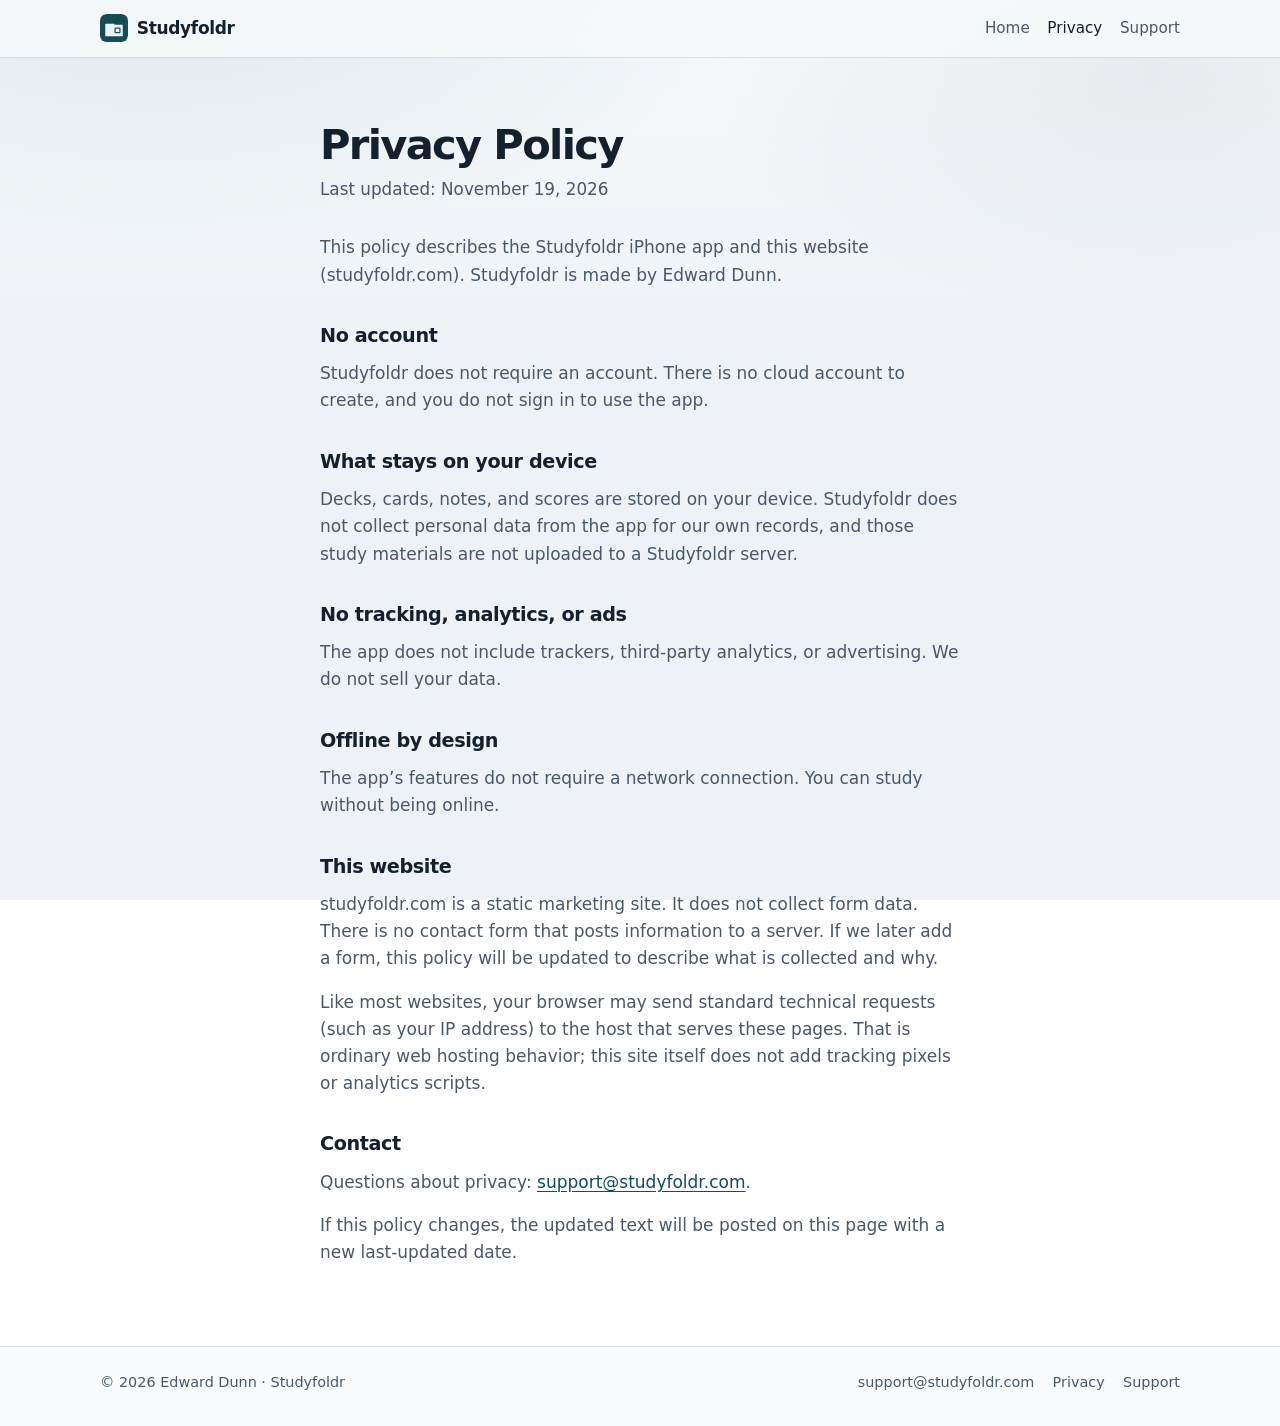
==== privacy.html @ 332e9f6d "Add Studyfoldr outline marketing site. Static landing, privacy, and support pages for studyfoldr.com" ====
<!DOCTYPE html>
<html lang="en">
<head>
  <meta charset="utf-8">
  <meta name="viewport" content="width=device-width, initial-scale=1">
  <title>Privacy Policy — Studyfoldr</title>
  <meta name="description" content="Studyfoldr privacy policy: no account, no personal data collection, no trackers, no ads. Decks, notes, and scores stay on your device.">
  <link rel="canonical" href="https://studyfoldr.com/privacy.html">
  <meta name="theme-color" content="#eef2f6" media="(prefers-color-scheme: light)">
  <meta name="theme-color" content="#0f151c" media="(prefers-color-scheme: dark)">

  <meta property="og:type" content="website">
  <meta property="og:site_name" content="Studyfoldr">
  <meta property="og:locale" content="en_US">
  <meta property="og:url" content="https://studyfoldr.com/privacy.html">
  <meta property="og:title" content="Privacy Policy — Studyfoldr">
  <meta property="og:description" content="No account, no personal data collection, no trackers, no ads. Your study materials stay on your device.">
  <meta property="og:image" content="https://studyfoldr.com/assets/icon-512.png">
  <meta property="og:image:width" content="512">
  <meta property="og:image:height" content="512">
  <meta property="og:image:alt" content="Studyfoldr app icon">

  <meta name="twitter:card" content="summary">
  <meta name="twitter:title" content="Privacy Policy — Studyfoldr">
  <meta name="twitter:description" content="No account, no personal data collection, no trackers, no ads. Your study materials stay on your device.">
  <meta name="twitter:image" content="https://studyfoldr.com/assets/icon-512.png">

  <link rel="icon" href="assets/favicon.svg" type="image/svg+xml">
  <link rel="icon" type="image/png" sizes="32x32" href="assets/favicon-32.png">
  <link rel="apple-touch-icon" href="assets/apple-touch-icon.png">
  <link rel="stylesheet" href="assets/styles.css">
</head>
<body>
  <a class="skip" href="#main">Skip to content</a>

  <header class="site-header">
    <nav class="nav" aria-label="Primary">
      <a class="brand" href="./">
        <img class="brand-mark" src="assets/favicon.svg" width="28" height="28" alt="">
        <span>Studyfoldr</span>
      </a>
      <ul class="nav-links">
        <li><a href="./">Home</a></li>
        <li><a href="privacy.html" aria-current="page">Privacy</a></li>
        <li><a href="support.html">Support</a></li>
      </ul>
    </nav>
  </header>

  <main id="main" class="page">
    <div class="page-narrow">
      <h1>Privacy Policy</h1>
      <p class="lede">Last updated: November 19, 2026</p>

      <p>This policy describes the Studyfoldr iPhone app and this website (studyfoldr.com). Studyfoldr is made by Edward Dunn.</p>

      <h2>No account</h2>
      <p>Studyfoldr does not require an account. There is no cloud account to create, and you do not sign in to use the app.</p>

      <h2>What stays on your device</h2>
      <p>Decks, cards, notes, and scores are stored on your device. Studyfoldr does not collect personal data from the app for our own records, and those study materials are not uploaded to a Studyfoldr server.</p>

      <h2>No tracking, analytics, or ads</h2>
      <p>The app does not include trackers, third-party analytics, or advertising. We do not sell your data.</p>

      <h2>Offline by design</h2>
      <p>The app’s features do not require a network connection. You can study without being online.</p>

      <h2>This website</h2>
      <p>studyfoldr.com is a static marketing site. It does not collect form data. There is no contact form that posts information to a server. If we later add a form, this policy will be updated to describe what is collected and why.</p>
      <p>Like most websites, your browser may send standard technical requests (such as your IP address) to the host that serves these pages. That is ordinary web hosting behavior; this site itself does not add tracking pixels or analytics scripts.</p>

      <h2>Contact</h2>
      <p>Questions about privacy: <a href="mailto:support@studyfoldr.com">support@studyfoldr.com</a>.</p>

      <p>If this policy changes, the updated text will be posted on this page with a new last-updated date.</p>
    </div>
  </main>

  <footer class="site-footer">
    <div class="wrap footer-inner">
      <p>&copy; 2026 Edward Dunn · Studyfoldr</p>
      <div class="footer-links">
        <a href="mailto:support@studyfoldr.com">support@studyfoldr.com</a>
        <a href="privacy.html">Privacy</a>
        <a href="support.html">Support</a>
      </div>
    </div>
  </footer>
</body>
</html>
---- assets/styles.css ----
/* Studyfoldr marketing site — static, offline-minded. */

:root {
  --bg: #eef2f6;
  --bg-elevated: #f7f9fb;
  --ink: #14202e;
  --muted: #4a5868;
  --line: rgba(20, 32, 46, 0.12);
  --accent: #1a6b72;
  --accent-soft: #d6ebee;
  --accent-ink: #0f4f55;
  --panel: #ffffff;
  --panel-tint: #f0f7f8;
  --shade-a: rgba(26, 107, 114, 0.14);
  --shade-b: rgba(20, 32, 46, 0.06);
  --max: 1080px;
  --pad: clamp(1.25rem, 4vw, 2.5rem);
  --radius: 1rem;
  --font: -apple-system, BlinkMacSystemFont, "SF Pro Text", "Segoe UI", system-ui, "Helvetica Neue", Helvetica, Arial, sans-serif;
  --display: -apple-system, BlinkMacSystemFont, "SF Pro Display", "Segoe UI", system-ui, "Helvetica Neue", Helvetica, Arial, sans-serif;
  --theme-color: #eef2f6;
}

@media (prefers-color-scheme: dark) {
  :root {
    --bg: #0f151c;
    --bg-elevated: #161e28;
    --ink: #e8eef4;
    --muted: #9aabbc;
    --line: rgba(232, 238, 244, 0.14);
    --accent: #5eb8c0;
    --accent-soft: rgba(94, 184, 192, 0.16);
    --accent-ink: #8ed4da;
    --panel: #18212c;
    --panel-tint: #1c2834;
    --shade-a: rgba(94, 184, 192, 0.12);
    --shade-b: rgba(0, 0, 0, 0.35);
    --theme-color: #0f151c;
  }
}

*,
*::before,
*::after {
  box-sizing: border-box;
}

html {
  scroll-behavior: smooth;
}

@media (prefers-reduced-motion: reduce) {
  html {
    scroll-behavior: auto;
  }

  *,
  *::before,
  *::after {
    animation: none !important;
    transition: none !important;
  }
}

body {
  margin: 0;
  color: var(--ink);
  background:
    radial-gradient(1200px 600px at 12% -10%, var(--shade-a), transparent 55%),
    radial-gradient(900px 500px at 90% 8%, var(--shade-b), transparent 50%),
    linear-gradient(180deg, var(--bg-elevated) 0%, var(--bg) 42%, var(--bg) 100%);
  background-attachment: fixed;
  font: 17px/1.6 var(--font);
  -webkit-font-smoothing: antialiased;
  text-rendering: optimizeLegibility;
  min-height: 100vh;
}

img,
svg {
  max-width: 100%;
  height: auto;
  vertical-align: middle;
}

a {
  color: var(--accent-ink);
  text-underline-offset: 0.16em;
}

a:hover {
  color: var(--accent);
}

a:focus-visible {
  outline: 2px solid var(--accent);
  outline-offset: 3px;
  border-radius: 3px;
}

.skip {
  position: absolute;
  left: -9999px;
  top: 0;
}

.skip:focus {
  left: var(--pad);
  top: 0.75rem;
  z-index: 100;
  background: var(--ink);
  color: var(--bg);
  padding: 0.5rem 0.75rem;
  text-decoration: none;
}

.wrap {
  width: min(100% - 2 * var(--pad), var(--max));
  margin-inline: auto;
}

/* Header */

.site-header {
  position: sticky;
  top: 0;
  z-index: 20;
  backdrop-filter: blur(12px);
  -webkit-backdrop-filter: blur(12px);
  background: color-mix(in srgb, var(--bg-elevated) 82%, transparent);
  border-bottom: 1px solid var(--line);
}

.nav {
  display: flex;
  align-items: center;
  justify-content: space-between;
  gap: 1rem;
  padding: 0.9rem 0;
  width: min(100% - 2 * var(--pad), var(--max));
  margin-inline: auto;
}

.brand {
  display: inline-flex;
  align-items: center;
  gap: 0.55rem;
  color: var(--ink);
  text-decoration: none;
  font-family: var(--display);
  font-weight: 650;
  letter-spacing: -0.02em;
}

.brand:hover {
  color: var(--ink);
}

.brand-mark {
  flex: none;
  width: 1.75rem;
  height: 1.75rem;
  border-radius: 0.4rem;
}

.nav-links {
  display: flex;
  gap: 1.1rem;
  list-style: none;
  margin: 0;
  padding: 0;
  font-size: 0.95rem;
}

.nav-links a {
  color: var(--muted);
  text-decoration: none;
}

.nav-links a:hover,
.nav-links a[aria-current="page"] {
  color: var(--ink);
}

/* Hero */

.hero {
  padding: clamp(3rem, 9vw, 5.5rem) 0 clamp(2.5rem, 6vw, 4rem);
}

.hero-inner {
  display: grid;
  gap: clamp(2rem, 5vw, 3.5rem);
  align-items: center;
}

@media (min-width: 860px) {
  .hero-inner {
    grid-template-columns: 1.05fr 0.95fr;
  }
}

.wordmark {
  margin: 0 0 0.85rem;
  font-family: var(--display);
  font-size: clamp(2.6rem, 7vw, 4.25rem);
  font-weight: 700;
  letter-spacing: -0.045em;
  line-height: 1.02;
  color: var(--ink);
}

.hero h1 {
  margin: 0 0 1rem;
  font-family: var(--display);
  font-size: clamp(1.35rem, 2.8vw, 1.75rem);
  font-weight: 550;
  letter-spacing: -0.025em;
  line-height: 1.25;
  color: var(--ink);
  max-width: 28ch;
}

.lede {
  margin: 0;
  color: var(--muted);
  font-size: 1.05rem;
  max-width: 40ch;
}

.device-note {
  display: inline-flex;
  align-items: center;
  gap: 0.5rem;
  margin-top: 1.5rem;
  padding: 0.55rem 0.85rem;
  border: 1px solid var(--line);
  border-radius: 999px;
  background: color-mix(in srgb, var(--panel) 70%, transparent);
  color: var(--muted);
  font-size: 0.9rem;
}

.device-note strong {
  color: var(--ink);
  font-weight: 600;
}

.hero-links {
  display: flex;
  flex-wrap: wrap;
  gap: 0.85rem 1.25rem;
  margin-top: 1.5rem;
  font-size: 0.95rem;
}

/* Typographic device illustration */

.device {
  position: relative;
  border-radius: calc(var(--radius) + 0.35rem);
  border: 1px solid var(--line);
  background:
    linear-gradient(160deg, var(--panel) 0%, var(--panel-tint) 100%);
  box-shadow:
    0 1px 0 color-mix(in srgb, var(--ink) 4%, transparent),
    0 24px 48px -28px color-mix(in srgb, var(--ink) 35%, transparent);
  overflow: hidden;
  animation: rise 0.8s ease both;
}

@keyframes rise {
  from {
    opacity: 0;
    transform: translateY(12px);
  }
  to {
    opacity: 1;
    transform: translateY(0);
  }
}

.device-chrome {
  display: flex;
  align-items: center;
  justify-content: space-between;
  gap: 0.75rem;
  padding: 0.85rem 1rem;
  border-bottom: 1px solid var(--line);
  font-size: 0.78rem;
  color: var(--muted);
  letter-spacing: 0.02em;
}

.device-chrome strong {
  color: var(--ink);
  font-weight: 650;
}

.split-stage {
  display: grid;
  grid-template-columns: 1fr 1fr;
  min-height: 240px;
}

.pane {
  padding: 1.1rem 1rem 1.25rem;
}

.pane + .pane {
  border-left: 1px solid var(--line);
  background: color-mix(in srgb, var(--accent-soft) 55%, transparent);
}

.pane-label {
  margin: 0 0 0.75rem;
  font-size: 0.72rem;
  font-weight: 650;
  letter-spacing: 0.08em;
  text-transform: uppercase;
  color: var(--accent-ink);
}

.line {
  height: 0.55rem;
  border-radius: 999px;
  background: color-mix(in srgb, var(--ink) 10%, transparent);
  margin-bottom: 0.55rem;
}

.line.short {
  width: 62%;
}

.line.mid {
  width: 78%;
}

.card-stack {
  display: grid;
  gap: 0.55rem;
}

.flash {
  border: 1px solid var(--line);
  border-radius: 0.65rem;
  background: var(--panel);
  padding: 0.85rem 0.8rem;
  font-size: 0.88rem;
  color: var(--ink);
}

.flash small {
  display: block;
  margin-top: 0.35rem;
  color: var(--muted);
  font-size: 0.78rem;
}

/* Feature sections */

.features {
  display: grid;
  gap: clamp(1.25rem, 3vw, 1.75rem);
  padding: 0 0 clamp(3rem, 8vw, 5rem);
}

.feature {
  display: grid;
  gap: 1.5rem;
  align-items: center;
  padding: clamp(1.35rem, 3vw, 2rem);
  border: 1px solid var(--line);
  border-radius: calc(var(--radius) + 0.15rem);
  background: color-mix(in srgb, var(--panel) 78%, transparent);
}

@media (min-width: 780px) {
  .feature {
    grid-template-columns: 1.1fr 0.9fr;
    gap: 2rem;
  }

  .feature.reverse {
    grid-template-columns: 0.9fr 1.1fr;
  }

  .feature.reverse .feature-copy {
    order: 2;
  }
}

.feature h2 {
  margin: 0 0 0.65rem;
  font-family: var(--display);
  font-size: clamp(1.35rem, 2.5vw, 1.7rem);
  font-weight: 650;
  letter-spacing: -0.03em;
  line-height: 1.2;
}

.feature p {
  margin: 0;
  color: var(--muted);
  max-width: 42ch;
}

.feature-media {
  min-width: 0;
}

.face-stage {
  display: grid;
  grid-template-columns: 1fr 1fr;
  gap: 0.65rem;
  min-height: 180px;
}

.face-pane {
  border: 1px solid var(--line);
  border-radius: var(--radius);
  background: var(--panel-tint);
  padding: 1rem;
  display: flex;
  flex-direction: column;
  justify-content: space-between;
  gap: 1rem;
  min-height: 170px;
}

.face-pane.flip {
  transform: rotate(180deg);
}

.face-q {
  font-family: var(--display);
  font-size: 1rem;
  font-weight: 600;
  letter-spacing: -0.02em;
  line-height: 1.3;
}

.score {
  display: inline-flex;
  align-items: baseline;
  gap: 0.35rem;
  font-variant-numeric: tabular-nums;
  color: var(--muted);
  font-size: 0.85rem;
}

.score b {
  color: var(--ink);
  font-size: 1.35rem;
  font-weight: 700;
  letter-spacing: -0.03em;
}

.library-grid {
  display: grid;
  gap: 0.55rem;
}

.lib-row {
  display: grid;
  grid-template-columns: auto 1fr auto;
  gap: 0.75rem;
  align-items: center;
  padding: 0.75rem 0.85rem;
  border: 1px solid var(--line);
  border-radius: 0.75rem;
  background: var(--panel);
}

.lib-icon {
  width: 2rem;
  height: 2rem;
  border-radius: 0.45rem;
  background: var(--accent-soft);
  color: var(--accent-ink);
  display: grid;
  place-items: center;
  font-size: 0.85rem;
  font-weight: 700;
}

.lib-row strong {
  display: block;
  font-size: 0.92rem;
  font-weight: 600;
  letter-spacing: -0.01em;
}

.lib-row span {
  color: var(--muted);
  font-size: 0.8rem;
}

.lib-meta {
  color: var(--muted);
  font-size: 0.78rem;
  white-space: nowrap;
}

.privacy-band {
  margin: 0 0 clamp(3rem, 8vw, 5rem);
  padding: clamp(1.5rem, 4vw, 2.25rem);
  border-radius: calc(var(--radius) + 0.15rem);
  border: 1px solid var(--line);
  background:
    linear-gradient(135deg, var(--accent-soft), transparent 60%),
    color-mix(in srgb, var(--panel) 70%, transparent);
}

.privacy-band h2 {
  margin: 0 0 0.55rem;
  font-family: var(--display);
  font-size: clamp(1.25rem, 2.4vw, 1.55rem);
  font-weight: 650;
  letter-spacing: -0.03em;
}

.privacy-band p {
  margin: 0;
  color: var(--muted);
  max-width: 52ch;
}

/* Inner pages */

.page {
  padding: clamp(2.5rem, 7vw, 4rem) 0 clamp(3.5rem, 8vw, 5rem);
}

.page-narrow {
  width: min(100% - 2 * var(--pad), 40rem);
  margin-inline: auto;
}

.page-narrow h1 {
  margin: 0 0 0.5rem;
  font-family: var(--display);
  font-size: clamp(2rem, 5vw, 2.6rem);
  font-weight: 700;
  letter-spacing: -0.04em;
  line-height: 1.1;
}

.page-narrow .lede {
  margin-bottom: 2rem;
}

.page-narrow h2 {
  margin: 2rem 0 0.55rem;
  font-family: var(--display);
  font-size: 1.2rem;
  font-weight: 650;
  letter-spacing: -0.02em;
}

.page-narrow p {
  margin: 0 0 1rem;
  color: var(--muted);
}

.page-narrow p:last-child {
  margin-bottom: 0;
}

.page-narrow ul {
  margin: 0 0 1rem;
  padding-left: 1.2rem;
  color: var(--muted);
}

.page-narrow li + li {
  margin-top: 0.4rem;
}

/* Footer */

.site-footer {
  border-top: 1px solid var(--line);
  padding: 1.5rem 0 2rem;
  background: color-mix(in srgb, var(--bg-elevated) 65%, transparent);
}

.footer-inner {
  display: flex;
  flex-wrap: wrap;
  gap: 0.75rem 1.5rem;
  justify-content: space-between;
  align-items: center;
  color: var(--muted);
  font-size: 0.9rem;
}

.footer-inner p {
  margin: 0;
}

.footer-links {
  display: flex;
  flex-wrap: wrap;
  gap: 0.85rem 1.15rem;
}

.footer-links a {
  color: var(--muted);
  text-decoration: none;
}

.footer-links a:hover {
  color: var(--ink);
}
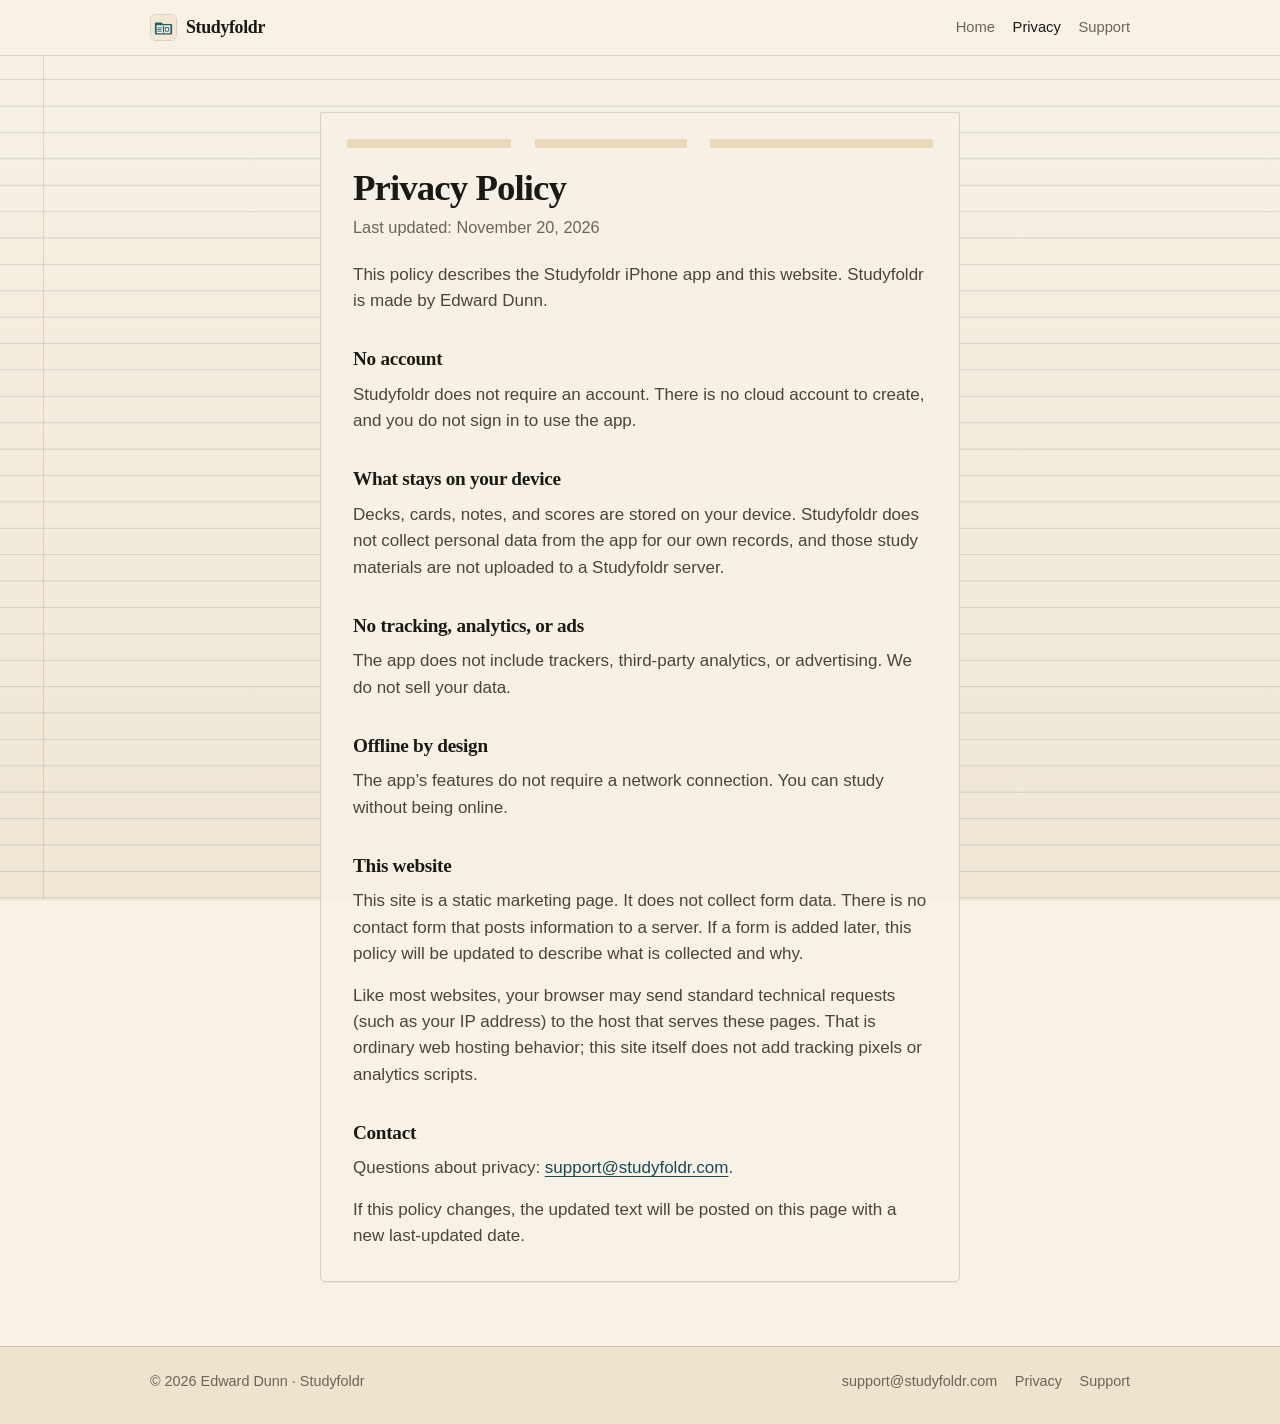
==== commit 60f0aa09: "Redesign the Studyfoldr site around real app screenshots. Replace the outline marketing page with a " ====
--- a/privacy.html
+++ b/privacy.html
@@ -5,25 +5,25 @@
   <meta name="viewport" content="width=device-width, initial-scale=1">
   <title>Privacy Policy — Studyfoldr</title>
   <meta name="description" content="Studyfoldr privacy policy: no account, no personal data collection, no trackers, no ads. Decks, notes, and scores stay on your device.">
-  <link rel="canonical" href="https://studyfoldr.com/privacy.html">
-  <meta name="theme-color" content="#eef2f6" media="(prefers-color-scheme: light)">
-  <meta name="theme-color" content="#0f151c" media="(prefers-color-scheme: dark)">
+  <link rel="canonical" href="https://erdtheturd.github.io/studyfoldr/privacy.html">
+  <meta name="theme-color" content="#f7f1e6" media="(prefers-color-scheme: light)">
+  <meta name="theme-color" content="#1a1814" media="(prefers-color-scheme: dark)">
 
   <meta property="og:type" content="website">
   <meta property="og:site_name" content="Studyfoldr">
   <meta property="og:locale" content="en_US">
-  <meta property="og:url" content="https://studyfoldr.com/privacy.html">
+  <meta property="og:url" content="https://erdtheturd.github.io/studyfoldr/privacy.html">
   <meta property="og:title" content="Privacy Policy — Studyfoldr">
   <meta property="og:description" content="No account, no personal data collection, no trackers, no ads. Your study materials stay on your device.">
-  <meta property="og:image" content="https://studyfoldr.com/assets/icon-512.png">
+  <meta property="og:image" content="https://erdtheturd.github.io/studyfoldr/assets/icon-512.png">
   <meta property="og:image:width" content="512">
   <meta property="og:image:height" content="512">
-  <meta property="og:image:alt" content="Studyfoldr app icon">
+  <meta property="og:image:alt" content="Studyfoldr folder mark">
 
   <meta name="twitter:card" content="summary">
   <meta name="twitter:title" content="Privacy Policy — Studyfoldr">
   <meta name="twitter:description" content="No account, no personal data collection, no trackers, no ads. Your study materials stay on your device.">
-  <meta name="twitter:image" content="https://studyfoldr.com/assets/icon-512.png">
+  <meta name="twitter:image" content="https://erdtheturd.github.io/studyfoldr/assets/icon-512.png">
 
   <link rel="icon" href="assets/favicon.svg" type="image/svg+xml">
   <link rel="icon" type="image/png" sizes="32x32" href="assets/favicon-32.png">
@@ -50,9 +50,9 @@
   <main id="main" class="page">
     <div class="page-narrow">
       <h1>Privacy Policy</h1>
-      <p class="lede">Last updated: November 19, 2026</p>
+      <p class="lede">Last updated: November 20, 2026</p>
 
-      <p>This policy describes the Studyfoldr iPhone app and this website (studyfoldr.com). Studyfoldr is made by Edward Dunn.</p>
+      <p>This policy describes the Studyfoldr iPhone app and this website. Studyfoldr is made by Edward Dunn.</p>
 
       <h2>No account</h2>
       <p>Studyfoldr does not require an account. There is no cloud account to create, and you do not sign in to use the app.</p>
@@ -67,7 +67,7 @@
       <p>The app’s features do not require a network connection. You can study without being online.</p>
 
       <h2>This website</h2>
-      <p>studyfoldr.com is a static marketing site. It does not collect form data. There is no contact form that posts information to a server. If we later add a form, this policy will be updated to describe what is collected and why.</p>
+      <p>This site is a static marketing page. It does not collect form data. There is no contact form that posts information to a server. If a form is added later, this policy will be updated to describe what is collected and why.</p>
       <p>Like most websites, your browser may send standard technical requests (such as your IP address) to the host that serves these pages. That is ordinary web hosting behavior; this site itself does not add tracking pixels or analytics scripts.</p>
 
       <h2>Contact</h2>
--- a/assets/styles.css
+++ b/assets/styles.css
@@ -1,41 +1,44 @@
-/* Studyfoldr marketing site — static, offline-minded. */
+/* Studyfoldr marketing site — paper folder, ink, quiet type. */
 
 :root {
-  --bg: #eef2f6;
-  --bg-elevated: #f7f9fb;
-  --ink: #14202e;
-  --muted: #4a5868;
-  --line: rgba(20, 32, 46, 0.12);
-  --accent: #1a6b72;
-  --accent-soft: #d6ebee;
-  --accent-ink: #0f4f55;
-  --panel: #ffffff;
-  --panel-tint: #f0f7f8;
-  --shade-a: rgba(26, 107, 114, 0.14);
-  --shade-b: rgba(20, 32, 46, 0.06);
-  --max: 1080px;
-  --pad: clamp(1.25rem, 4vw, 2.5rem);
-  --radius: 1rem;
-  --font: -apple-system, BlinkMacSystemFont, "SF Pro Text", "Segoe UI", system-ui, "Helvetica Neue", Helvetica, Arial, sans-serif;
-  --display: -apple-system, BlinkMacSystemFont, "SF Pro Display", "Segoe UI", system-ui, "Helvetica Neue", Helvetica, Arial, sans-serif;
-  --theme-color: #eef2f6;
+  --paper: #f7f1e6;
+  --paper-deep: #efe6d4;
+  --manila: #e8d5b0;
+  --manila-deep: #d4bc8e;
+  --ink: #1c1914;
+  --ink-soft: #4a453c;
+  --muted: #6b6458;
+  --line: rgba(28, 25, 20, 0.14);
+  --line-strong: rgba(28, 25, 20, 0.22);
+  --teal: #255f6b;
+  --teal-ink: #1a4a54;
+  --teal-soft: #d7e6e9;
+  --rule: rgba(37, 95, 107, 0.18);
+  --bezel: #2a2620;
+  --max: 980px;
+  --pad: clamp(1.15rem, 4vw, 2.25rem);
+  --font: "Avenir Next", Avenir, "Segoe UI", "Helvetica Neue", Helvetica, sans-serif;
+  --display: "Iowan Old Style", "Palatino Linotype", Palatino, "Book Antiqua", "New York", Georgia, serif;
+  --theme-color: #f7f1e6;
 }
 
 @media (prefers-color-scheme: dark) {
   :root {
-    --bg: #0f151c;
-    --bg-elevated: #161e28;
-    --ink: #e8eef4;
-    --muted: #9aabbc;
-    --line: rgba(232, 238, 244, 0.14);
-    --accent: #5eb8c0;
-    --accent-soft: rgba(94, 184, 192, 0.16);
-    --accent-ink: #8ed4da;
-    --panel: #18212c;
-    --panel-tint: #1c2834;
-    --shade-a: rgba(94, 184, 192, 0.12);
-    --shade-b: rgba(0, 0, 0, 0.35);
-    --theme-color: #0f151c;
+    --paper: #1a1814;
+    --paper-deep: #12100e;
+    --manila: #3a3226;
+    --manila-deep: #4a3f30;
+    --ink: #f0e9dc;
+    --ink-soft: #c9c0b0;
+    --muted: #9a9182;
+    --line: rgba(240, 233, 220, 0.14);
+    --line-strong: rgba(240, 233, 220, 0.24);
+    --teal: #6ba8b4;
+    --teal-ink: #8ec4ce;
+    --teal-soft: rgba(107, 168, 180, 0.16);
+    --rule: rgba(107, 168, 180, 0.22);
+    --bezel: #0c0b09;
+    --theme-color: #1a1814;
   }
 }
 
@@ -65,15 +68,26 @@
 body {
   margin: 0;
   color: var(--ink);
-  background:
-    radial-gradient(1200px 600px at 12% -10%, var(--shade-a), transparent 55%),
-    radial-gradient(900px 500px at 90% 8%, var(--shade-b), transparent 50%),
-    linear-gradient(180deg, var(--bg-elevated) 0%, var(--bg) 42%, var(--bg) 100%);
+  background-color: var(--paper);
+  background-image:
+    linear-gradient(var(--rule) 1px, transparent 1px),
+    linear-gradient(90deg, transparent 0, transparent calc(2.75rem - 1px), rgba(180, 70, 60, 0.18) calc(2.75rem - 1px), rgba(180, 70, 60, 0.18) 2.75rem, transparent 2.75rem),
+    linear-gradient(180deg, var(--paper) 0%, var(--paper-deep) 100%);
+  background-size: 100% 1.65rem, 100% 100%, 100% 100%;
   background-attachment: fixed;
-  font: 17px/1.6 var(--font);
+  font: 17px/1.55 var(--font);
   -webkit-font-smoothing: antialiased;
   text-rendering: optimizeLegibility;
   min-height: 100vh;
+}
+
+@media (prefers-color-scheme: dark) {
+  body {
+    background-image:
+      linear-gradient(var(--rule) 1px, transparent 1px),
+      linear-gradient(90deg, transparent 0, transparent calc(2.75rem - 1px), rgba(196, 120, 100, 0.22) calc(2.75rem - 1px), rgba(196, 120, 100, 0.22) 2.75rem, transparent 2.75rem),
+      linear-gradient(180deg, var(--paper) 0%, var(--paper-deep) 100%);
+  }
 }
 
 img,
@@ -84,18 +98,18 @@
 }
 
 a {
-  color: var(--accent-ink);
+  color: var(--teal-ink);
   text-underline-offset: 0.16em;
 }
 
 a:hover {
-  color: var(--accent);
+  color: var(--teal);
 }
 
 a:focus-visible {
-  outline: 2px solid var(--accent);
+  outline: 2px solid var(--teal);
   outline-offset: 3px;
-  border-radius: 3px;
+  border-radius: 2px;
 }
 
 .skip {
@@ -109,7 +123,7 @@
   top: 0.75rem;
   z-index: 100;
   background: var(--ink);
-  color: var(--bg);
+  color: var(--paper);
   padding: 0.5rem 0.75rem;
   text-decoration: none;
 }
@@ -119,15 +133,13 @@
   margin-inline: auto;
 }
 
-/* Header */
+/* Header — solid paper strip, no glass */
 
 .site-header {
   position: sticky;
   top: 0;
   z-index: 20;
-  backdrop-filter: blur(12px);
-  -webkit-backdrop-filter: blur(12px);
-  background: color-mix(in srgb, var(--bg-elevated) 82%, transparent);
+  background: var(--paper);
   border-bottom: 1px solid var(--line);
 }
 
@@ -136,7 +148,7 @@
   align-items: center;
   justify-content: space-between;
   gap: 1rem;
-  padding: 0.9rem 0;
+  padding: 0.85rem 0;
   width: min(100% - 2 * var(--pad), var(--max));
   margin-inline: auto;
 }
@@ -148,7 +160,8 @@
   color: var(--ink);
   text-decoration: none;
   font-family: var(--display);
-  font-weight: 650;
+  font-weight: 600;
+  font-size: 1.12rem;
   letter-spacing: -0.02em;
 }
 
@@ -158,9 +171,10 @@
 
 .brand-mark {
   flex: none;
-  width: 1.75rem;
-  height: 1.75rem;
-  border-radius: 0.4rem;
+  width: 1.7rem;
+  height: 1.7rem;
+  border-radius: 0.35rem;
+  border: 1px solid var(--line);
 }
 
 .nav-links {
@@ -169,7 +183,7 @@
   list-style: none;
   margin: 0;
   padding: 0;
-  font-size: 0.95rem;
+  font-size: 0.92rem;
 }
 
 .nav-links a {
@@ -182,61 +196,88 @@
   color: var(--ink);
 }
 
+/* Folder tab strip under header */
+
+.folder-tabs {
+  display: flex;
+  gap: 0.35rem;
+  width: min(100% - 2 * var(--pad), var(--max));
+  margin: 0 auto;
+  padding: 0.65rem 0 0;
+  border-bottom: 2px solid var(--manila-deep);
+}
+
+.folder-tabs span {
+  display: inline-block;
+  padding: 0.35rem 0.95rem 0.45rem;
+  background: var(--manila);
+  border: 1px solid var(--manila-deep);
+  border-bottom: none;
+  border-radius: 0.45rem 0.45rem 0 0;
+  font-family: var(--display);
+  font-size: 0.78rem;
+  letter-spacing: 0.02em;
+  color: var(--ink-soft);
+}
+
+.folder-tabs span[data-active] {
+  background: color-mix(in srgb, var(--paper) 70%, var(--manila));
+  color: var(--ink);
+  font-weight: 600;
+  position: relative;
+  bottom: -2px;
+  border-bottom: 2px solid var(--paper);
+}
+
 /* Hero */
 
 .hero {
-  padding: clamp(3rem, 9vw, 5.5rem) 0 clamp(2.5rem, 6vw, 4rem);
+  padding: clamp(2.25rem, 6vw, 3.75rem) 0 clamp(2rem, 5vw, 3rem);
 }
 
 .hero-inner {
   display: grid;
-  gap: clamp(2rem, 5vw, 3.5rem);
-  align-items: center;
-}
-
-@media (min-width: 860px) {
+  gap: clamp(1.75rem, 4vw, 2.75rem);
+  align-items: end;
+}
+
+@media (min-width: 880px) {
   .hero-inner {
     grid-template-columns: 1.05fr 0.95fr;
+    align-items: center;
   }
 }
 
 .wordmark {
-  margin: 0 0 0.85rem;
-  font-family: var(--display);
-  font-size: clamp(2.6rem, 7vw, 4.25rem);
-  font-weight: 700;
-  letter-spacing: -0.045em;
+  margin: 0 0 0.7rem;
+  font-family: var(--display);
+  font-size: clamp(2.55rem, 7vw, 3.6rem);
+  font-weight: 600;
+  letter-spacing: -0.03em;
   line-height: 1.02;
   color: var(--ink);
 }
 
 .hero h1 {
-  margin: 0 0 1rem;
-  font-family: var(--display);
-  font-size: clamp(1.35rem, 2.8vw, 1.75rem);
-  font-weight: 550;
-  letter-spacing: -0.025em;
-  line-height: 1.25;
-  color: var(--ink);
-  max-width: 28ch;
+  margin: 0 0 0.9rem;
+  font-family: var(--display);
+  font-size: clamp(1.35rem, 2.8vw, 1.7rem);
+  font-weight: 500;
+  letter-spacing: -0.015em;
+  line-height: 1.28;
+  color: var(--ink);
+  max-width: 22ch;
 }
 
 .lede {
-  margin: 0;
-  color: var(--muted);
-  font-size: 1.05rem;
-  max-width: 40ch;
+  margin: 0 0 1.15rem;
+  color: var(--ink-soft);
+  font-size: 1.02rem;
+  max-width: 38ch;
 }
 
 .device-note {
-  display: inline-flex;
-  align-items: center;
-  gap: 0.5rem;
-  margin-top: 1.5rem;
-  padding: 0.55rem 0.85rem;
-  border: 1px solid var(--line);
-  border-radius: 999px;
-  background: color-mix(in srgb, var(--panel) 70%, transparent);
+  margin: 0 0 1.15rem;
   color: var(--muted);
   font-size: 0.9rem;
 }
@@ -249,350 +290,291 @@
 .hero-links {
   display: flex;
   flex-wrap: wrap;
-  gap: 0.85rem 1.25rem;
-  margin-top: 1.5rem;
+  gap: 0.75rem 1.2rem;
   font-size: 0.95rem;
 }
 
-/* Typographic device illustration */
-
-.device {
-  position: relative;
-  border-radius: calc(var(--radius) + 0.35rem);
-  border: 1px solid var(--line);
-  background:
-    linear-gradient(160deg, var(--panel) 0%, var(--panel-tint) 100%);
-  box-shadow:
-    0 1px 0 color-mix(in srgb, var(--ink) 4%, transparent),
-    0 24px 48px -28px color-mix(in srgb, var(--ink) 35%, transparent);
-  overflow: hidden;
-  animation: rise 0.8s ease both;
+.hero-copy {
+  animation: rise 620ms ease both;
+}
+
+.hero-shot {
+  animation: rise 720ms 70ms ease both;
 }
 
 @keyframes rise {
   from {
     opacity: 0;
-    transform: translateY(12px);
+    transform: translateY(10px);
   }
   to {
     opacity: 1;
-    transform: translateY(0);
-  }
-}
-
-.device-chrome {
-  display: flex;
-  align-items: center;
-  justify-content: space-between;
-  gap: 0.75rem;
-  padding: 0.85rem 1rem;
+    transform: none;
+  }
+}
+
+/* Device frames — thin bezel, photographic, quiet */
+
+.shot {
+  margin: 0;
+}
+
+.shot-frame {
+  background: var(--bezel);
+  border-radius: 1.15rem;
+  padding: 0.45rem;
+  box-shadow:
+    0 1px 0 color-mix(in srgb, var(--ink) 8%, transparent),
+    0 14px 28px -18px color-mix(in srgb, var(--ink) 40%, transparent);
+}
+
+.shot-frame img {
+  display: block;
+  width: 100%;
+  height: auto;
+  border-radius: 0.8rem;
+  background: #fff;
+}
+
+.shot.duo .shot-frame {
+  max-width: 22rem;
+  margin-inline: auto;
+}
+
+.shot.phone .shot-frame {
+  max-width: 16.5rem;
+  margin-inline: auto;
+}
+
+.shot figcaption {
+  margin: 0.7rem 0 0;
+  font-size: 0.86rem;
+  color: var(--muted);
+  line-height: 1.4;
+  max-width: 36ch;
+}
+
+.shot.duo figcaption,
+.shot.phone figcaption {
+  margin-inline: auto;
+  text-align: center;
+}
+
+/* Shot gallery */
+
+.shots {
+  padding: 0 0 clamp(2.5rem, 6vw, 3.75rem);
+}
+
+.shots-head {
+  margin: 0 0 1.35rem;
+  max-width: 36ch;
+}
+
+.shots-head h2 {
+  margin: 0 0 0.4rem;
+  font-family: var(--display);
+  font-size: clamp(1.35rem, 3vw, 1.65rem);
+  font-weight: 600;
+  letter-spacing: -0.02em;
+}
+
+.shots-head p {
+  margin: 0;
+  color: var(--muted);
+  font-size: 0.98rem;
+}
+
+.shot-grid {
+  display: grid;
+  gap: clamp(1.5rem, 4vw, 2.25rem);
+  list-style: none;
+  margin: 0;
+  padding: 0;
+}
+
+@media (min-width: 720px) {
+  .shot-grid {
+    grid-template-columns: repeat(2, 1fr);
+    align-items: start;
+  }
+}
+
+/* Typographic feature list */
+
+.features {
+  padding: 0 0 clamp(2.75rem, 7vw, 4rem);
+}
+
+.features-head {
+  margin: 0 0 1.25rem;
+  max-width: 34ch;
+}
+
+.features-head h2 {
+  margin: 0 0 0.4rem;
+  font-family: var(--display);
+  font-size: clamp(1.35rem, 3vw, 1.65rem);
+  font-weight: 600;
+  letter-spacing: -0.02em;
+}
+
+.features-head p {
+  margin: 0;
+  color: var(--muted);
+}
+
+.feature-list {
+  list-style: none;
+  margin: 0;
+  padding: 0;
+  border-top: 1px solid var(--line-strong);
+}
+
+.feature-list li {
+  padding: 1.05rem 0;
   border-bottom: 1px solid var(--line);
-  font-size: 0.78rem;
-  color: var(--muted);
-  letter-spacing: 0.02em;
-}
-
-.device-chrome strong {
-  color: var(--ink);
-  font-weight: 650;
-}
-
-.split-stage {
   display: grid;
-  grid-template-columns: 1fr 1fr;
-  min-height: 240px;
-}
-
-.pane {
-  padding: 1.1rem 1rem 1.25rem;
-}
-
-.pane + .pane {
-  border-left: 1px solid var(--line);
-  background: color-mix(in srgb, var(--accent-soft) 55%, transparent);
-}
-
-.pane-label {
-  margin: 0 0 0.75rem;
-  font-size: 0.72rem;
-  font-weight: 650;
-  letter-spacing: 0.08em;
-  text-transform: uppercase;
-  color: var(--accent-ink);
-}
-
-.line {
-  height: 0.55rem;
-  border-radius: 999px;
-  background: color-mix(in srgb, var(--ink) 10%, transparent);
-  margin-bottom: 0.55rem;
-}
-
-.line.short {
-  width: 62%;
-}
-
-.line.mid {
-  width: 78%;
-}
-
-.card-stack {
-  display: grid;
-  gap: 0.55rem;
-}
-
-.flash {
-  border: 1px solid var(--line);
-  border-radius: 0.65rem;
-  background: var(--panel);
-  padding: 0.85rem 0.8rem;
-  font-size: 0.88rem;
-  color: var(--ink);
-}
-
-.flash small {
-  display: block;
-  margin-top: 0.35rem;
-  color: var(--muted);
-  font-size: 0.78rem;
-}
-
-/* Feature sections */
-
-.features {
-  display: grid;
-  gap: clamp(1.25rem, 3vw, 1.75rem);
-  padding: 0 0 clamp(3rem, 8vw, 5rem);
-}
-
-.feature {
-  display: grid;
-  gap: 1.5rem;
-  align-items: center;
-  padding: clamp(1.35rem, 3vw, 2rem);
-  border: 1px solid var(--line);
-  border-radius: calc(var(--radius) + 0.15rem);
-  background: color-mix(in srgb, var(--panel) 78%, transparent);
-}
-
-@media (min-width: 780px) {
-  .feature {
-    grid-template-columns: 1.1fr 0.9fr;
-    gap: 2rem;
-  }
-
-  .feature.reverse {
-    grid-template-columns: 0.9fr 1.1fr;
-  }
-
-  .feature.reverse .feature-copy {
-    order: 2;
-  }
-}
-
-.feature h2 {
-  margin: 0 0 0.65rem;
-  font-family: var(--display);
-  font-size: clamp(1.35rem, 2.5vw, 1.7rem);
-  font-weight: 650;
-  letter-spacing: -0.03em;
-  line-height: 1.2;
-}
-
-.feature p {
-  margin: 0;
-  color: var(--muted);
-  max-width: 42ch;
-}
-
-.feature-media {
-  min-width: 0;
-}
-
-.face-stage {
-  display: grid;
-  grid-template-columns: 1fr 1fr;
-  gap: 0.65rem;
-  min-height: 180px;
-}
-
-.face-pane {
-  border: 1px solid var(--line);
-  border-radius: var(--radius);
-  background: var(--panel-tint);
-  padding: 1rem;
-  display: flex;
-  flex-direction: column;
-  justify-content: space-between;
-  gap: 1rem;
-  min-height: 170px;
-}
-
-.face-pane.flip {
-  transform: rotate(180deg);
-}
-
-.face-q {
-  font-family: var(--display);
-  font-size: 1rem;
-  font-weight: 600;
-  letter-spacing: -0.02em;
-  line-height: 1.3;
-}
-
-.score {
-  display: inline-flex;
-  align-items: baseline;
-  gap: 0.35rem;
-  font-variant-numeric: tabular-nums;
-  color: var(--muted);
-  font-size: 0.85rem;
-}
-
-.score b {
-  color: var(--ink);
-  font-size: 1.35rem;
-  font-weight: 700;
-  letter-spacing: -0.03em;
-}
-
-.library-grid {
-  display: grid;
-  gap: 0.55rem;
-}
-
-.lib-row {
-  display: grid;
-  grid-template-columns: auto 1fr auto;
-  gap: 0.75rem;
-  align-items: center;
-  padding: 0.75rem 0.85rem;
-  border: 1px solid var(--line);
-  border-radius: 0.75rem;
-  background: var(--panel);
-}
-
-.lib-icon {
-  width: 2rem;
-  height: 2rem;
-  border-radius: 0.45rem;
-  background: var(--accent-soft);
-  color: var(--accent-ink);
-  display: grid;
-  place-items: center;
-  font-size: 0.85rem;
-  font-weight: 700;
-}
-
-.lib-row strong {
-  display: block;
-  font-size: 0.92rem;
-  font-weight: 600;
-  letter-spacing: -0.01em;
-}
-
-.lib-row span {
-  color: var(--muted);
-  font-size: 0.8rem;
-}
-
-.lib-meta {
-  color: var(--muted);
-  font-size: 0.78rem;
-  white-space: nowrap;
-}
-
-.privacy-band {
-  margin: 0 0 clamp(3rem, 8vw, 5rem);
-  padding: clamp(1.5rem, 4vw, 2.25rem);
-  border-radius: calc(var(--radius) + 0.15rem);
-  border: 1px solid var(--line);
-  background:
-    linear-gradient(135deg, var(--accent-soft), transparent 60%),
-    color-mix(in srgb, var(--panel) 70%, transparent);
-}
-
-.privacy-band h2 {
-  margin: 0 0 0.55rem;
-  font-family: var(--display);
-  font-size: clamp(1.25rem, 2.4vw, 1.55rem);
-  font-weight: 650;
-  letter-spacing: -0.03em;
-}
-
-.privacy-band p {
-  margin: 0;
-  color: var(--muted);
+  gap: 0.2rem 1.4rem;
+}
+
+@media (min-width: 700px) {
+  .feature-list li {
+    grid-template-columns: 11.5rem 1fr;
+    align-items: baseline;
+  }
+}
+
+.feature-list h3 {
+  margin: 0;
+  font-family: var(--display);
+  font-size: 1.05rem;
+  font-weight: 600;
+  letter-spacing: -0.015em;
+}
+
+.feature-list p {
+  margin: 0;
+  color: var(--ink-soft);
+  font-size: 0.98rem;
+  max-width: 48ch;
+}
+
+/* Quiet closing note */
+
+.note-band {
+  margin: 0 0 clamp(2.75rem, 7vw, 4rem);
+  padding: 1.15rem 0;
+  border-top: 1px dashed var(--line-strong);
+  border-bottom: 1px dashed var(--line-strong);
+}
+
+.note-band h2 {
+  margin: 0 0 0.4rem;
+  font-family: var(--display);
+  font-size: 1.2rem;
+  font-weight: 600;
+  letter-spacing: -0.015em;
+}
+
+.note-band p {
+  margin: 0;
+  color: var(--ink-soft);
   max-width: 52ch;
-}
-
-/* Inner pages */
+  font-size: 0.98rem;
+}
+
+/* Interior pages */
 
 .page {
-  padding: clamp(2.5rem, 7vw, 4rem) 0 clamp(3.5rem, 8vw, 5rem);
+  padding: clamp(2.25rem, 6vw, 3.5rem) 0 clamp(2.75rem, 7vw, 4rem);
 }
 
 .page-narrow {
   width: min(100% - 2 * var(--pad), 40rem);
   margin-inline: auto;
-}
-
-.page-narrow h1 {
-  margin: 0 0 0.5rem;
-  font-family: var(--display);
-  font-size: clamp(2rem, 5vw, 2.6rem);
-  font-weight: 700;
-  letter-spacing: -0.04em;
-  line-height: 1.1;
-}
-
-.page-narrow .lede {
-  margin-bottom: 2rem;
-}
-
-.page-narrow h2 {
-  margin: 2rem 0 0.55rem;
+  background: color-mix(in srgb, var(--paper) 88%, transparent);
+  border: 1px solid var(--line);
+  border-radius: 0.15rem 0.15rem 0.35rem 0.35rem;
+  padding: clamp(1.35rem, 3vw, 2rem);
+  box-shadow: 0 1px 0 color-mix(in srgb, var(--manila-deep) 35%, transparent);
+}
+
+.page-narrow::before {
+  content: "";
+  display: block;
+  height: 0.55rem;
+  margin: -0.35rem -0.35rem 1.15rem;
+  background:
+    linear-gradient(90deg, var(--manila) 0 28%, transparent 28% 32%, var(--manila) 32% 58%, transparent 58% 62%, var(--manila) 62% 100%);
+  border-radius: 0.15rem 0.15rem 0 0;
+  opacity: 0.85;
+}
+
+.page h1 {
+  margin: 0 0 0.45rem;
+  font-family: var(--display);
+  font-size: clamp(1.85rem, 4vw, 2.3rem);
+  font-weight: 600;
+  letter-spacing: -0.025em;
+  line-height: 1.12;
+}
+
+.page h2 {
+  margin: 1.85rem 0 0.5rem;
   font-family: var(--display);
   font-size: 1.2rem;
+  font-weight: 600;
+  letter-spacing: -0.015em;
+}
+
+.page .lede {
+  margin-bottom: 1.35rem;
+  color: var(--muted);
+}
+
+.page p,
+.page li {
+  color: var(--ink-soft);
+}
+
+.page p {
+  margin: 0 0 0.95rem;
+}
+
+.page p:last-child {
+  margin-bottom: 0;
+}
+
+.page ul {
+  margin: 0 0 1rem;
+  padding-left: 1.15rem;
+}
+
+.page li + li {
+  margin-top: 0.45rem;
+}
+
+.page strong {
+  color: var(--ink);
   font-weight: 650;
-  letter-spacing: -0.02em;
-}
-
-.page-narrow p {
-  margin: 0 0 1rem;
-  color: var(--muted);
-}
-
-.page-narrow p:last-child {
-  margin-bottom: 0;
-}
-
-.page-narrow ul {
-  margin: 0 0 1rem;
-  padding-left: 1.2rem;
-  color: var(--muted);
-}
-
-.page-narrow li + li {
-  margin-top: 0.4rem;
 }
 
 /* Footer */
 
 .site-footer {
   border-top: 1px solid var(--line);
-  padding: 1.5rem 0 2rem;
-  background: color-mix(in srgb, var(--bg-elevated) 65%, transparent);
+  padding: 1.4rem 0 2rem;
+  color: var(--muted);
+  font-size: 0.9rem;
+  background: color-mix(in srgb, var(--paper-deep) 80%, var(--manila));
 }
 
 .footer-inner {
   display: flex;
   flex-wrap: wrap;
+  justify-content: space-between;
   gap: 0.75rem 1.5rem;
-  justify-content: space-between;
-  align-items: center;
-  color: var(--muted);
-  font-size: 0.9rem;
 }
 
 .footer-inner p {
@@ -602,7 +584,7 @@
 .footer-links {
   display: flex;
   flex-wrap: wrap;
-  gap: 0.85rem 1.15rem;
+  gap: 0.8rem 1.1rem;
 }
 
 .footer-links a {
@@ -613,3 +595,13 @@
 .footer-links a:hover {
   color: var(--ink);
 }
+
+@media (max-width: 520px) {
+  .nav-links {
+    gap: 0.8rem;
+  }
+
+  .folder-tabs span:nth-child(n + 3) {
+    display: none;
+  }
+}
